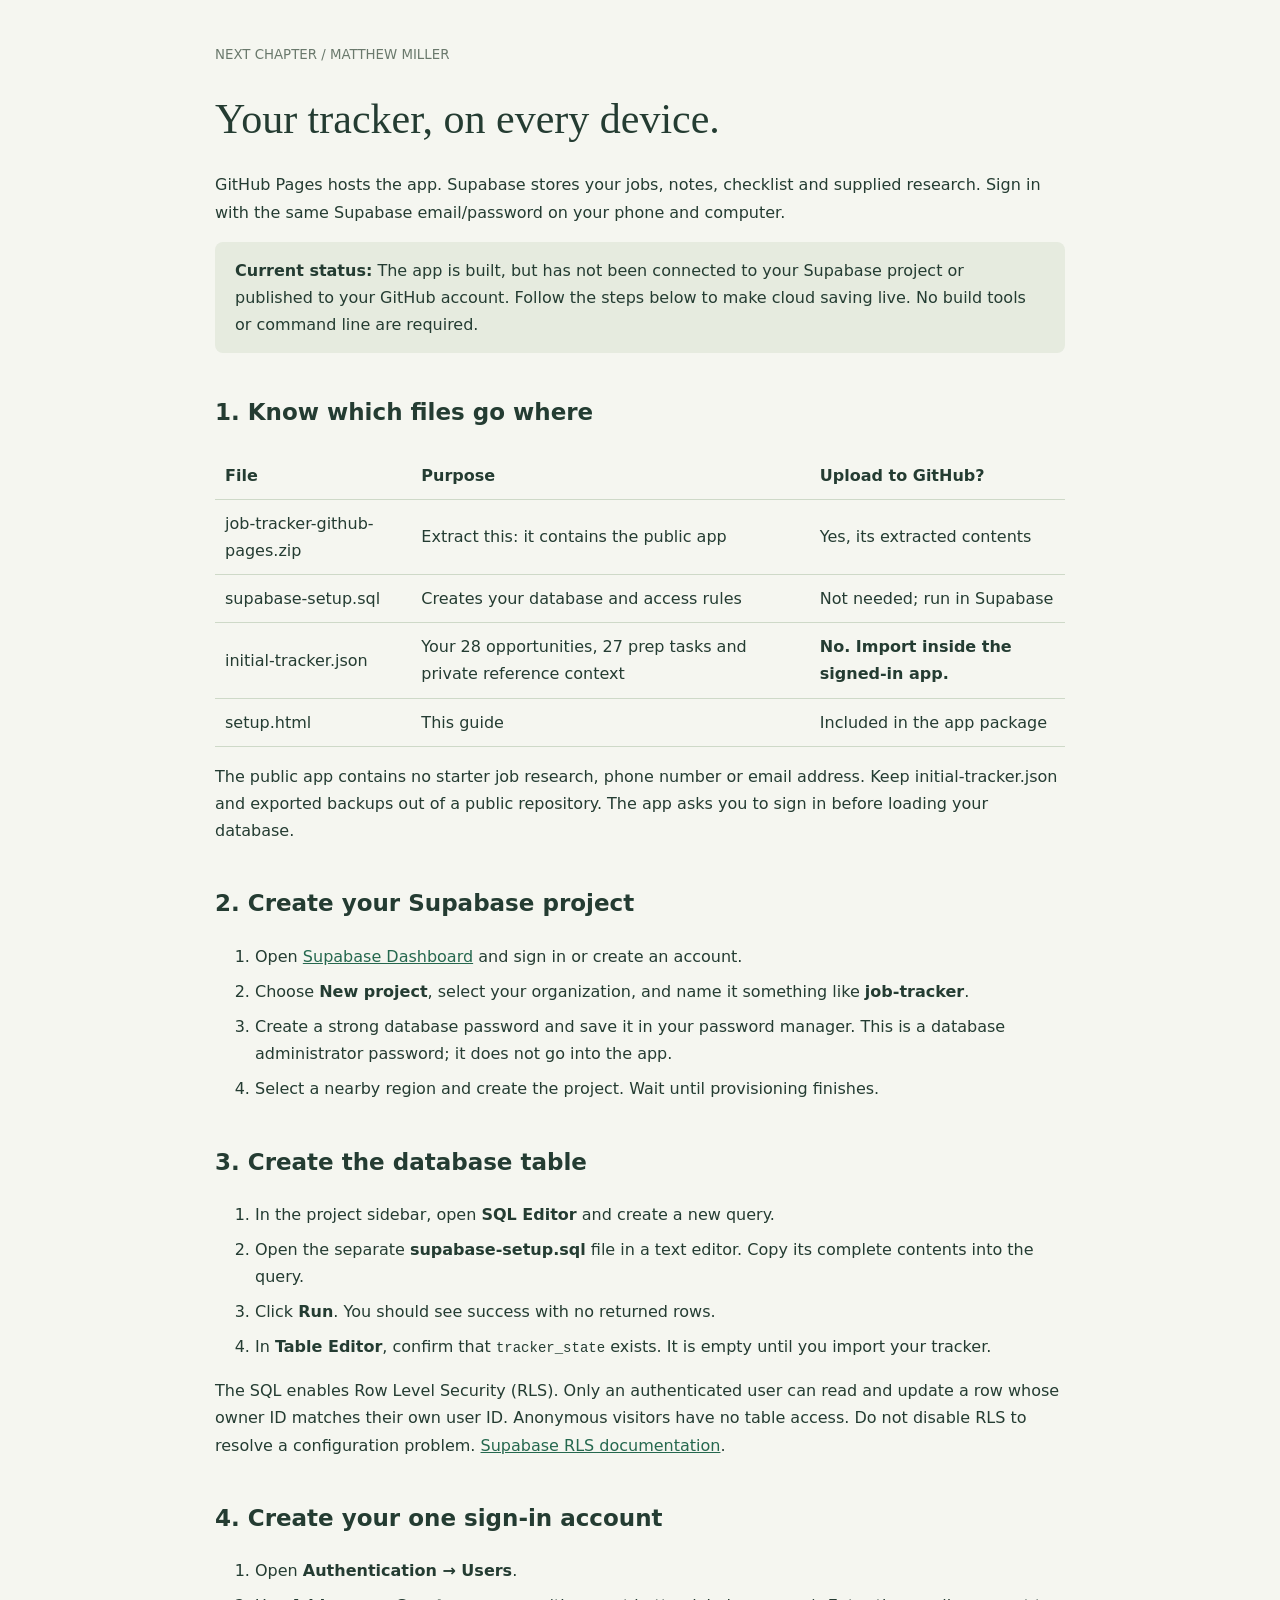
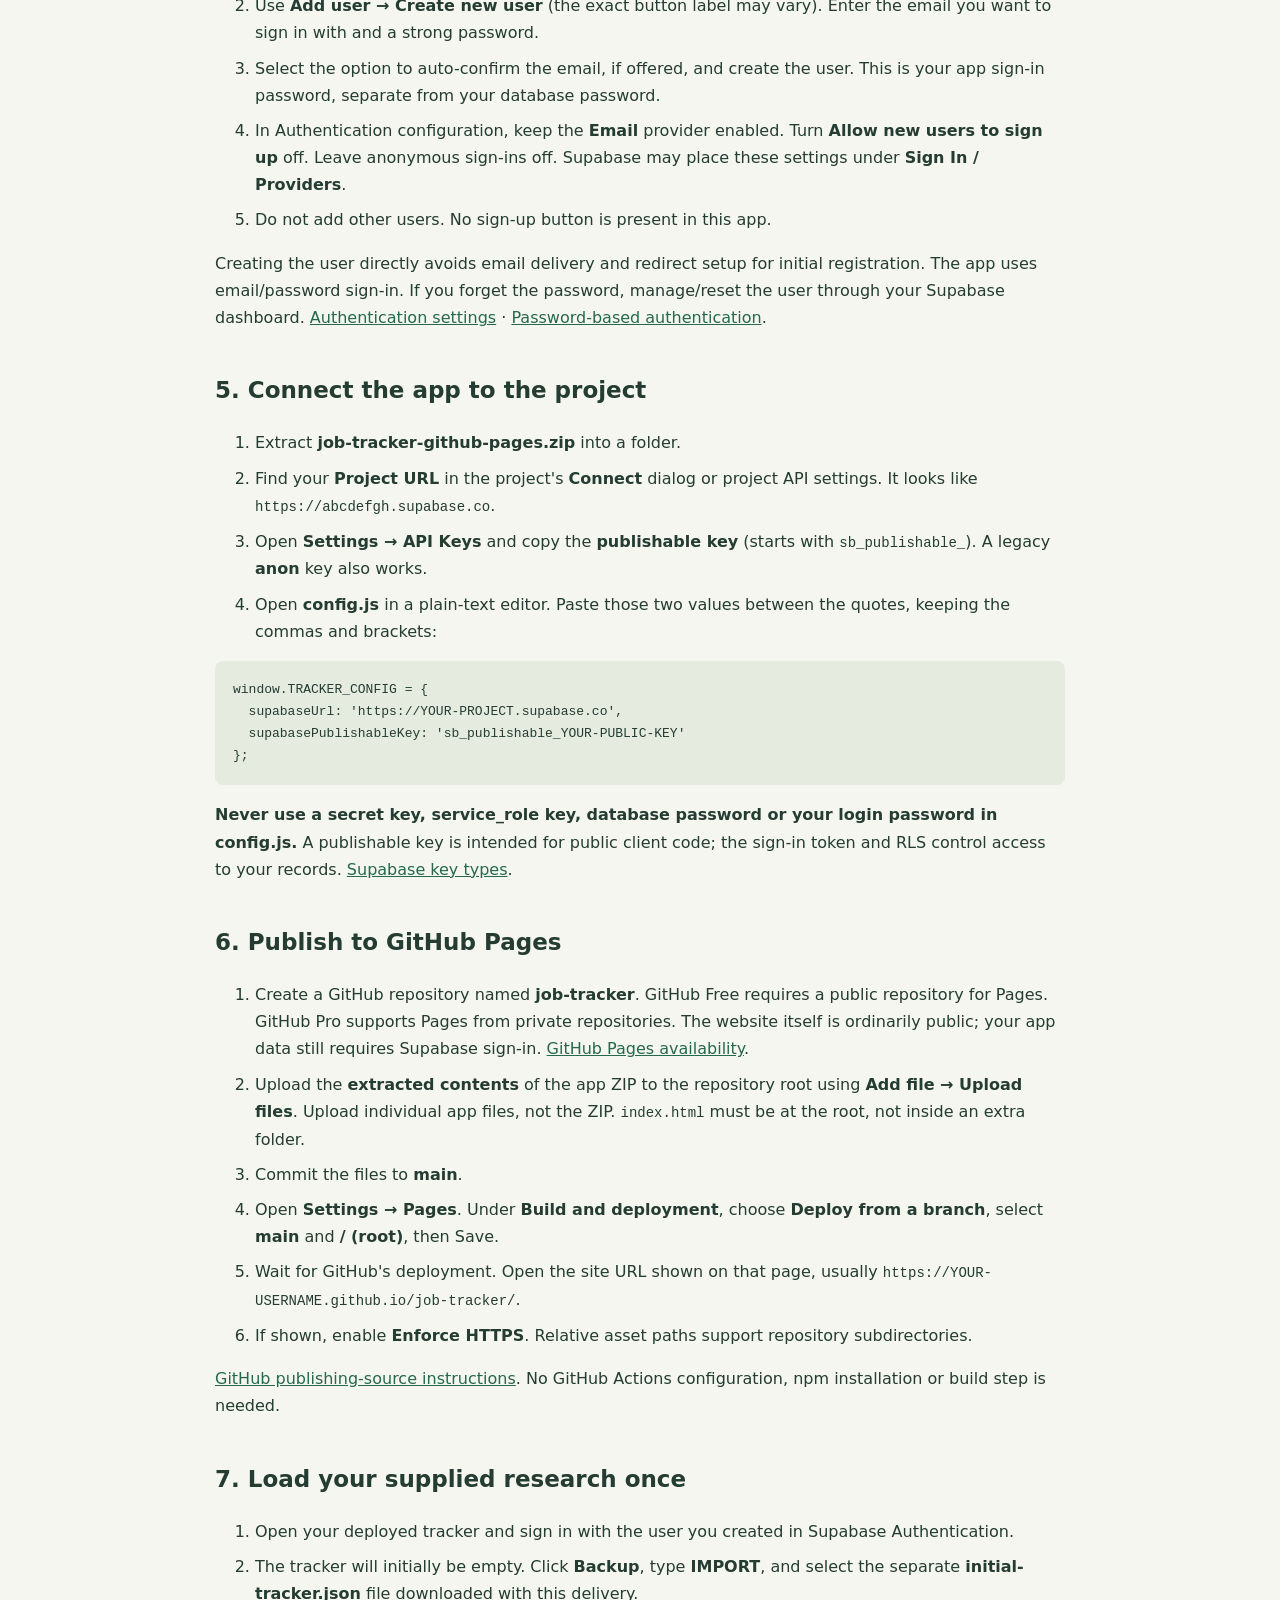
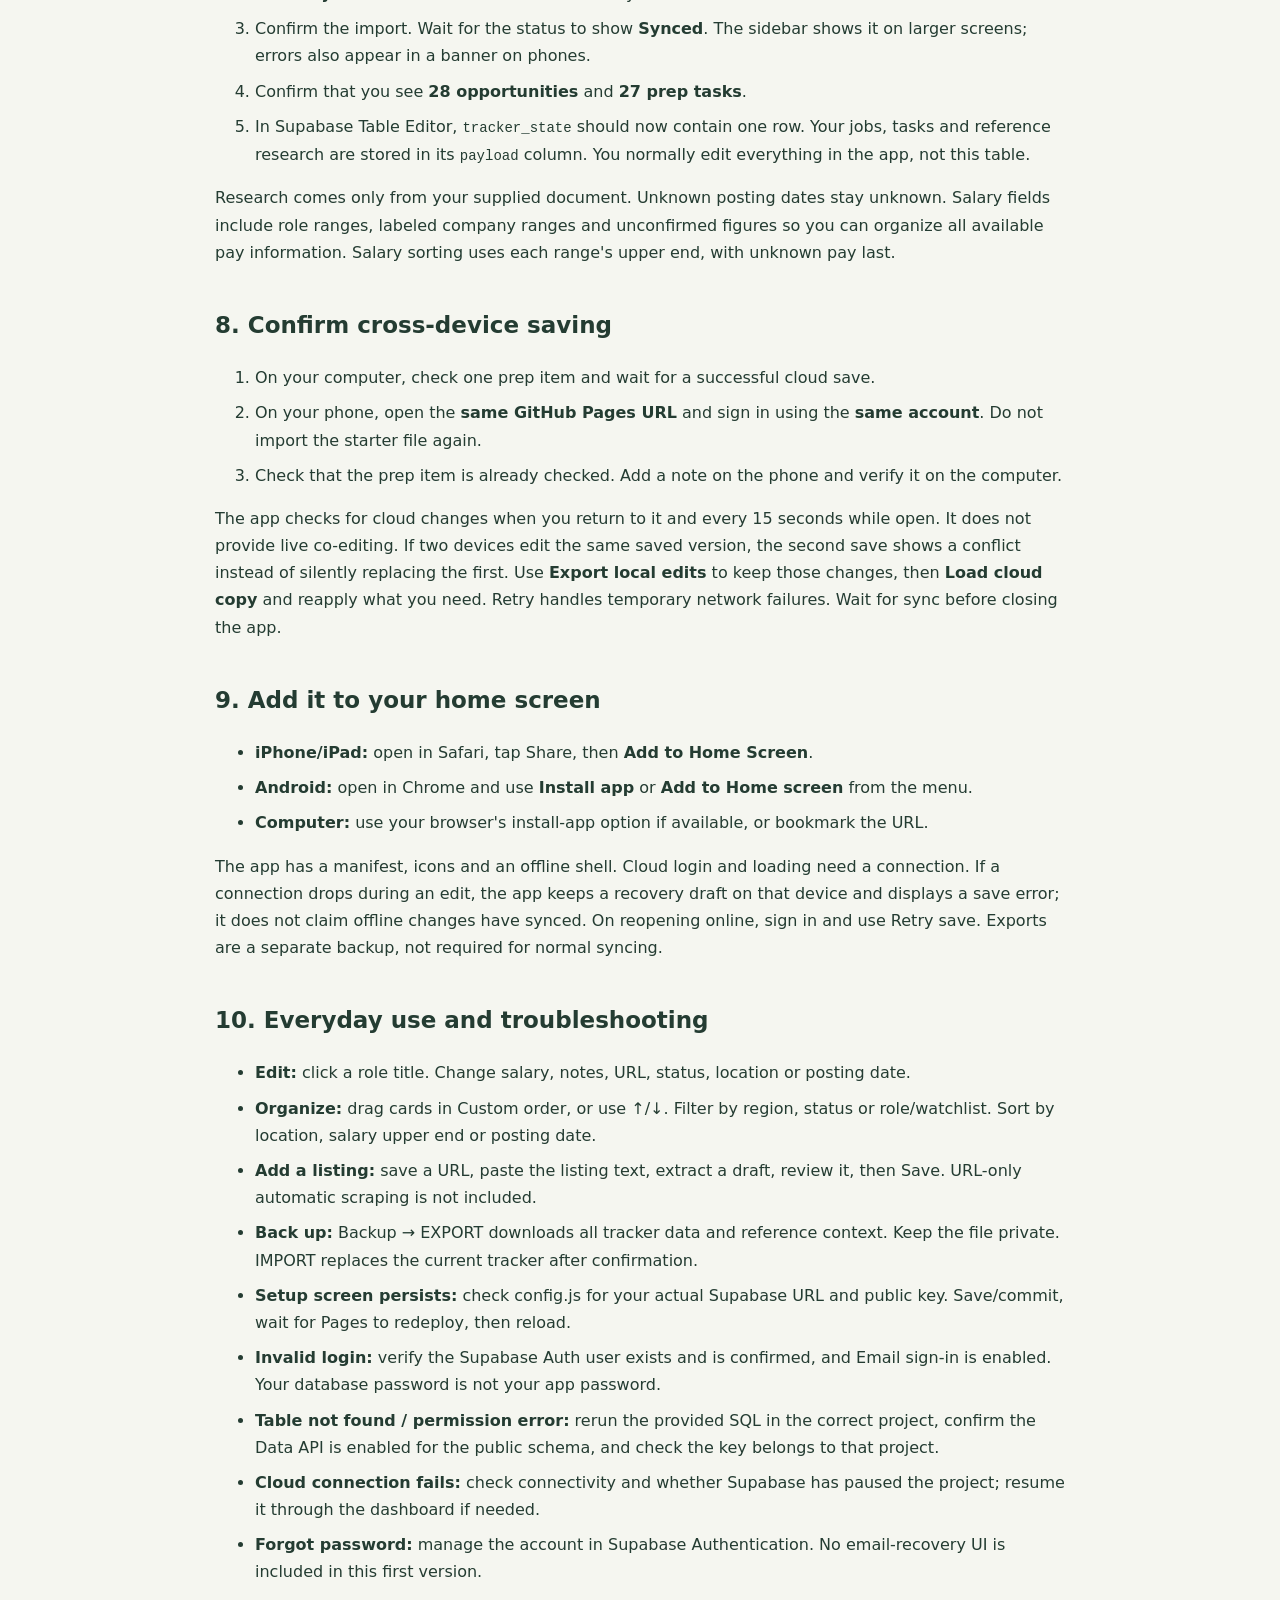
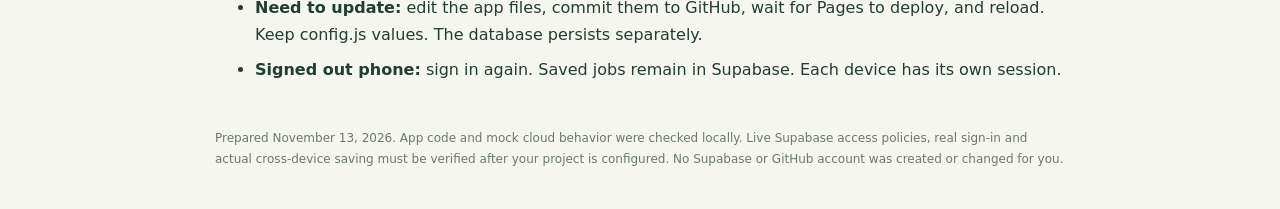
==== setup.html @ 15806d50 "Add files via upload" ====
<!doctype html><html lang="en"><meta charset="utf-8"><meta name="viewport" content="width=device-width,initial-scale=1"><title>Job tracker — setup guide</title><style>body{font:16px/1.7 system-ui,sans-serif;color:#243c32;background:#f5f6f0;max-width:850px;margin:40px auto;padding:0 22px}h1{font:42px Georgia,serif}h2{margin-top:40px;font-size:23px}h3{font-size:18px}a{color:#25684e}pre{background:#e6ebdf;padding:18px;border-radius:8px;overflow:auto;font-size:13px}.callout{background:#e6ebdf;padding:15px 20px;border-radius:8px}code{font-size:14px}li{margin:8px 0}small{color:#6a796c}table{border-collapse:collapse;width:100%}td,th{border-bottom:1px solid #ced9c8;text-align:left;padding:10px}footer{margin:45px 0;font-size:12px;color:#6a796c}</style>
<small>NEXT CHAPTER / MATTHEW MILLER</small><h1>Your tracker, on every device.</h1><p>GitHub Pages hosts the app. Supabase stores your jobs, notes, checklist and supplied research. Sign in with the same Supabase email/password on your phone and computer.</p><div class="callout"><strong>Current status:</strong> The app is built, but has not been connected to your Supabase project or published to your GitHub account. Follow the steps below to make cloud saving live. No build tools or command line are required.</div>
<h2>1. Know which files go where</h2><table><tr><th>File</th><th>Purpose</th><th>Upload to GitHub?</th></tr><tr><td>job-tracker-github-pages.zip</td><td>Extract this: it contains the public app</td><td>Yes, its extracted contents</td></tr><tr><td>supabase-setup.sql</td><td>Creates your database and access rules</td><td>Not needed; run in Supabase</td></tr><tr><td>initial-tracker.json</td><td>Your 28 opportunities, 27 prep tasks and private reference context</td><td><strong>No. Import inside the signed-in app.</strong></td></tr><tr><td>setup.html</td><td>This guide</td><td>Included in the app package</td></tr></table><p>The public app contains no starter job research, phone number or email address. Keep initial-tracker.json and exported backups out of a public repository. The app asks you to sign in before loading your database.</p>
<h2>2. Create your Supabase project</h2><ol><li>Open <a href="https://supabase.com/dashboard">Supabase Dashboard</a> and sign in or create an account.</li><li>Choose <strong>New project</strong>, select your organization, and name it something like <strong>job-tracker</strong>.</li><li>Create a strong database password and save it in your password manager. This is a database administrator password; it does not go into the app.</li><li>Select a nearby region and create the project. Wait until provisioning finishes.</li></ol>
<h2>3. Create the database table</h2><ol><li>In the project sidebar, open <strong>SQL Editor</strong> and create a new query.</li><li>Open the separate <strong>supabase-setup.sql</strong> file in a text editor. Copy its complete contents into the query.</li><li>Click <strong>Run</strong>. You should see success with no returned rows.</li><li>In <strong>Table Editor</strong>, confirm that <code>tracker_state</code> exists. It is empty until you import your tracker.</li></ol><p>The SQL enables Row Level Security (RLS). Only an authenticated user can read and update a row whose owner ID matches their own user ID. Anonymous visitors have no table access. Do not disable RLS to resolve a configuration problem. <a href="https://supabase.com/docs/guides/database/postgres/row-level-security">Supabase RLS documentation</a>.</p>
<h2>4. Create your one sign-in account</h2><ol><li>Open <strong>Authentication → Users</strong>.</li><li>Use <strong>Add user → Create new user</strong> (the exact button label may vary). Enter the email you want to sign in with and a strong password.</li><li>Select the option to auto-confirm the email, if offered, and create the user. This is your app sign-in password, separate from your database password.</li><li>In Authentication configuration, keep the <strong>Email</strong> provider enabled. Turn <strong>Allow new users to sign up</strong> off. Leave anonymous sign-ins off. Supabase may place these settings under <strong>Sign In / Providers</strong>.</li><li>Do not add other users. No sign-up button is present in this app.</li></ol><p>Creating the user directly avoids email delivery and redirect setup for initial registration. The app uses email/password sign-in. If you forget the password, manage/reset the user through your Supabase dashboard. <a href="https://supabase.com/docs/guides/auth/general-configuration">Authentication settings</a> · <a href="https://supabase.com/docs/guides/auth/passwords">Password-based authentication</a>.</p>
<h2>5. Connect the app to the project</h2><ol><li>Extract <strong>job-tracker-github-pages.zip</strong> into a folder.</li><li>Find your <strong>Project URL</strong> in the project's <strong>Connect</strong> dialog or project API settings. It looks like <code>https://abcdefgh.supabase.co</code>.</li><li>Open <strong>Settings → API Keys</strong> and copy the <strong>publishable key</strong> (starts with <code>sb_publishable_</code>). A legacy <strong>anon</strong> key also works.</li><li>Open <strong>config.js</strong> in a plain-text editor. Paste those two values between the quotes, keeping the commas and brackets:</li></ol><pre>window.TRACKER_CONFIG = {
  supabaseUrl: 'https://YOUR-PROJECT.supabase.co',
  supabasePublishableKey: 'sb_publishable_YOUR-PUBLIC-KEY'
};</pre><p><strong>Never use a secret key, service_role key, database password or your login password in config.js.</strong> A publishable key is intended for public client code; the sign-in token and RLS control access to your records. <a href="https://supabase.com/docs/guides/getting-started/api-keys">Supabase key types</a>.</p>
<h2>6. Publish to GitHub Pages</h2><ol><li>Create a GitHub repository named <strong>job-tracker</strong>. GitHub Free requires a public repository for Pages. GitHub Pro supports Pages from private repositories. The website itself is ordinarily public; your app data still requires Supabase sign-in. <a href="https://docs.github.com/en/pages/getting-started-with-github-pages/what-is-github-pages">GitHub Pages availability</a>.</li><li>Upload the <strong>extracted contents</strong> of the app ZIP to the repository root using <strong>Add file → Upload files</strong>. Upload individual app files, not the ZIP. <code>index.html</code> must be at the root, not inside an extra folder.</li><li>Commit the files to <strong>main</strong>.</li><li>Open <strong>Settings → Pages</strong>. Under <strong>Build and deployment</strong>, choose <strong>Deploy from a branch</strong>, select <strong>main</strong> and <strong>/ (root)</strong>, then Save.</li><li>Wait for GitHub's deployment. Open the site URL shown on that page, usually <code>https://YOUR-USERNAME.github.io/job-tracker/</code>.</li><li>If shown, enable <strong>Enforce HTTPS</strong>. Relative asset paths support repository subdirectories.</li></ol><p><a href="https://docs.github.com/en/pages/getting-started-with-github-pages/configuring-a-publishing-source-for-your-github-pages-site">GitHub publishing-source instructions</a>. No GitHub Actions configuration, npm installation or build step is needed.</p>
<h2>7. Load your supplied research once</h2><ol><li>Open your deployed tracker and sign in with the user you created in Supabase Authentication.</li><li>The tracker will initially be empty. Click <strong>Backup</strong>, type <strong>IMPORT</strong>, and select the separate <strong>initial-tracker.json</strong> file downloaded with this delivery.</li><li>Confirm the import. Wait for the status to show <strong>Synced</strong>. The sidebar shows it on larger screens; errors also appear in a banner on phones.</li><li>Confirm that you see <strong>28 opportunities</strong> and <strong>27 prep tasks</strong>.</li><li>In Supabase Table Editor, <code>tracker_state</code> should now contain one row. Your jobs, tasks and reference research are stored in its <code>payload</code> column. You normally edit everything in the app, not this table.</li></ol><p>Research comes only from your supplied document. Unknown posting dates stay unknown. Salary fields include role ranges, labeled company ranges and unconfirmed figures so you can organize all available pay information. Salary sorting uses each range's upper end, with unknown pay last.</p>
<h2>8. Confirm cross-device saving</h2><ol><li>On your computer, check one prep item and wait for a successful cloud save.</li><li>On your phone, open the <strong>same GitHub Pages URL</strong> and sign in using the <strong>same account</strong>. Do not import the starter file again.</li><li>Check that the prep item is already checked. Add a note on the phone and verify it on the computer.</li></ol><p>The app checks for cloud changes when you return to it and every 15 seconds while open. It does not provide live co-editing. If two devices edit the same saved version, the second save shows a conflict instead of silently replacing the first. Use <strong>Export local edits</strong> to keep those changes, then <strong>Load cloud copy</strong> and reapply what you need. Retry handles temporary network failures. Wait for sync before closing the app.</p>
<h2>9. Add it to your home screen</h2><ul><li><strong>iPhone/iPad:</strong> open in Safari, tap Share, then <strong>Add to Home Screen</strong>.</li><li><strong>Android:</strong> open in Chrome and use <strong>Install app</strong> or <strong>Add to Home screen</strong> from the menu.</li><li><strong>Computer:</strong> use your browser's install-app option if available, or bookmark the URL.</li></ul><p>The app has a manifest, icons and an offline shell. Cloud login and loading need a connection. If a connection drops during an edit, the app keeps a recovery draft on that device and displays a save error; it does not claim offline changes have synced. On reopening online, sign in and use Retry save. Exports are a separate backup, not required for normal syncing.</p>
<h2>10. Everyday use and troubleshooting</h2><ul><li><strong>Edit:</strong> click a role title. Change salary, notes, URL, status, location or posting date.</li><li><strong>Organize:</strong> drag cards in Custom order, or use ↑/↓. Filter by region, status or role/watchlist. Sort by location, salary upper end or posting date.</li><li><strong>Add a listing:</strong> save a URL, paste the listing text, extract a draft, review it, then Save. URL-only automatic scraping is not included.</li><li><strong>Back up:</strong> Backup → EXPORT downloads all tracker data and reference context. Keep the file private. IMPORT replaces the current tracker after confirmation.</li><li><strong>Setup screen persists:</strong> check config.js for your actual Supabase URL and public key. Save/commit, wait for Pages to redeploy, then reload.</li><li><strong>Invalid login:</strong> verify the Supabase Auth user exists and is confirmed, and Email sign-in is enabled. Your database password is not your app password.</li><li><strong>Table not found / permission error:</strong> rerun the provided SQL in the correct project, confirm the Data API is enabled for the public schema, and check the key belongs to that project.</li><li><strong>Cloud connection fails:</strong> check connectivity and whether Supabase has paused the project; resume it through the dashboard if needed.</li><li><strong>Forgot password:</strong> manage the account in Supabase Authentication. No email-recovery UI is included in this first version.</li><li><strong>Need to update:</strong> edit the app files, commit them to GitHub, wait for Pages to deploy, and reload. Keep config.js values. The database persists separately.</li><li><strong>Signed out phone:</strong> sign in again. Saved jobs remain in Supabase. Each device has its own session.</li></ul><footer>Prepared November 13, 2026. App code and mock cloud behavior were checked locally. Live Supabase access policies, real sign-in and actual cross-device saving must be verified after your project is configured. No Supabase or GitHub account was created or changed for you.</footer></html>
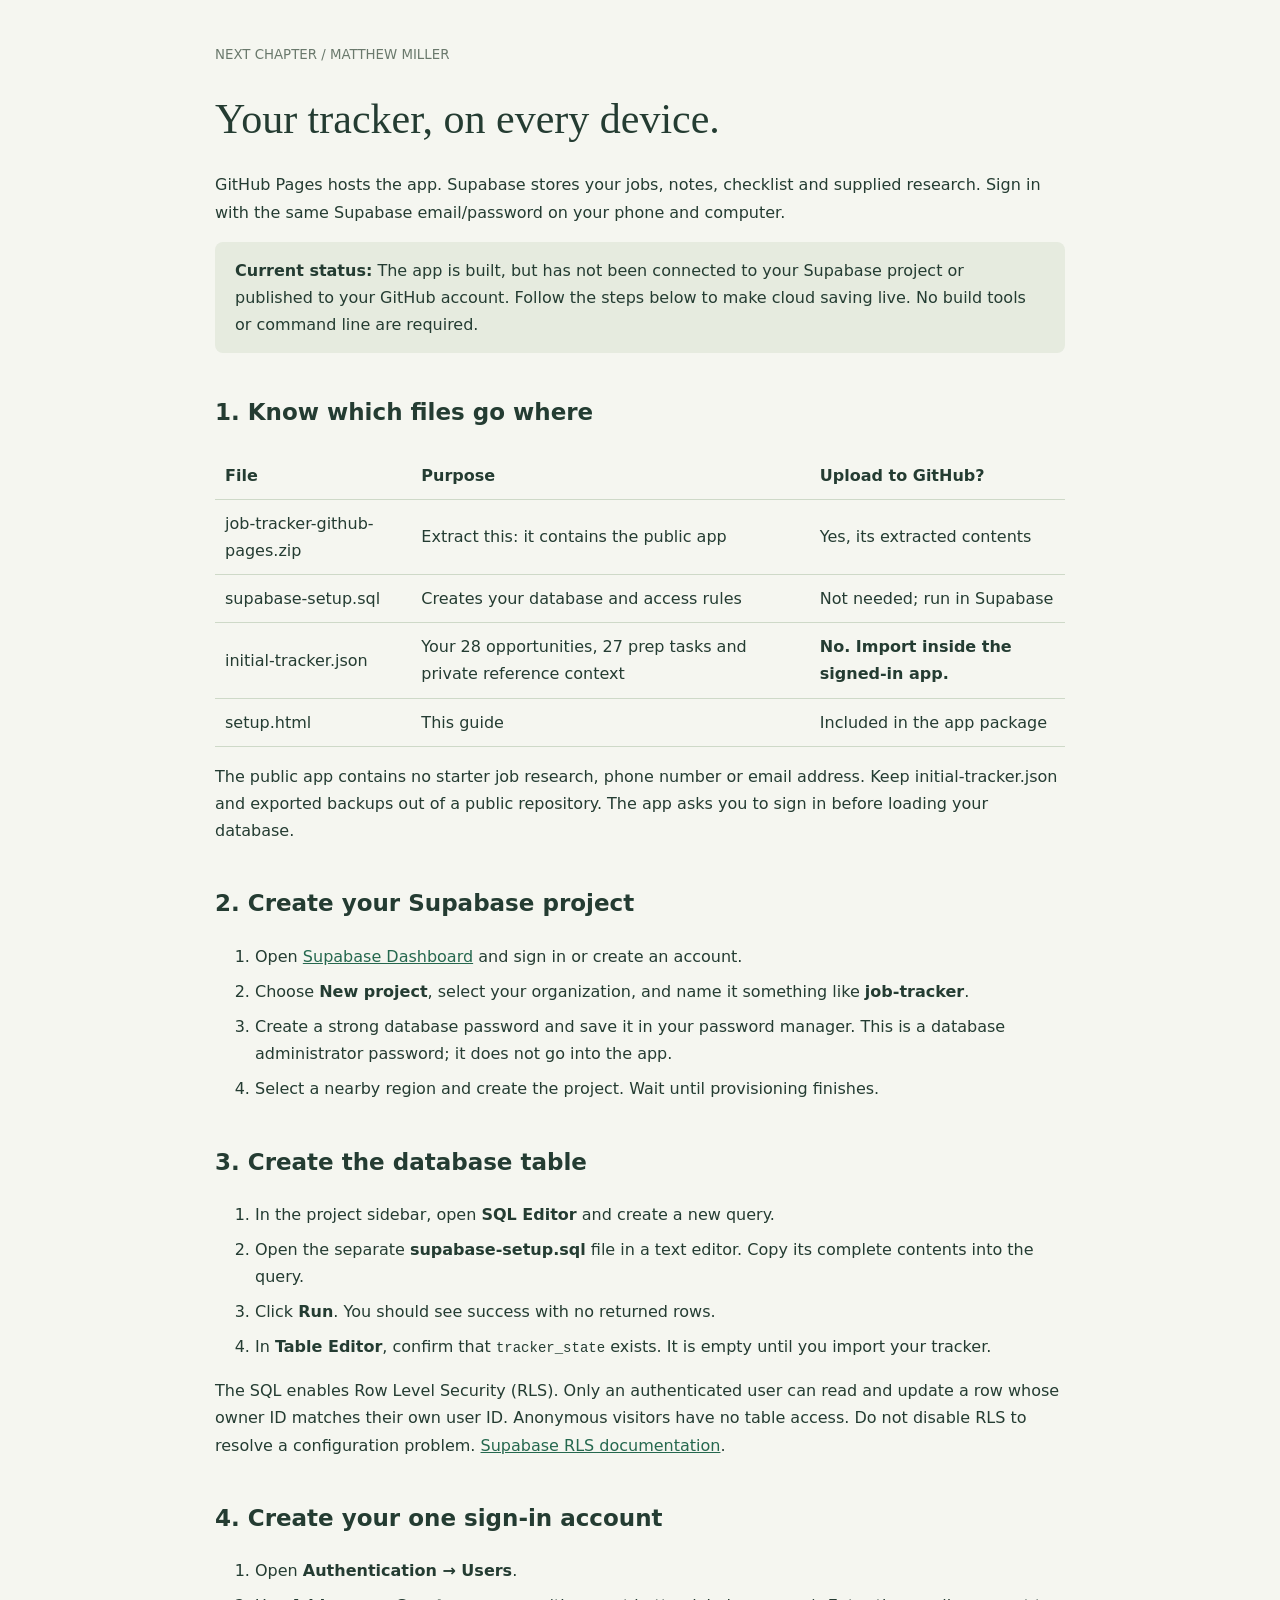
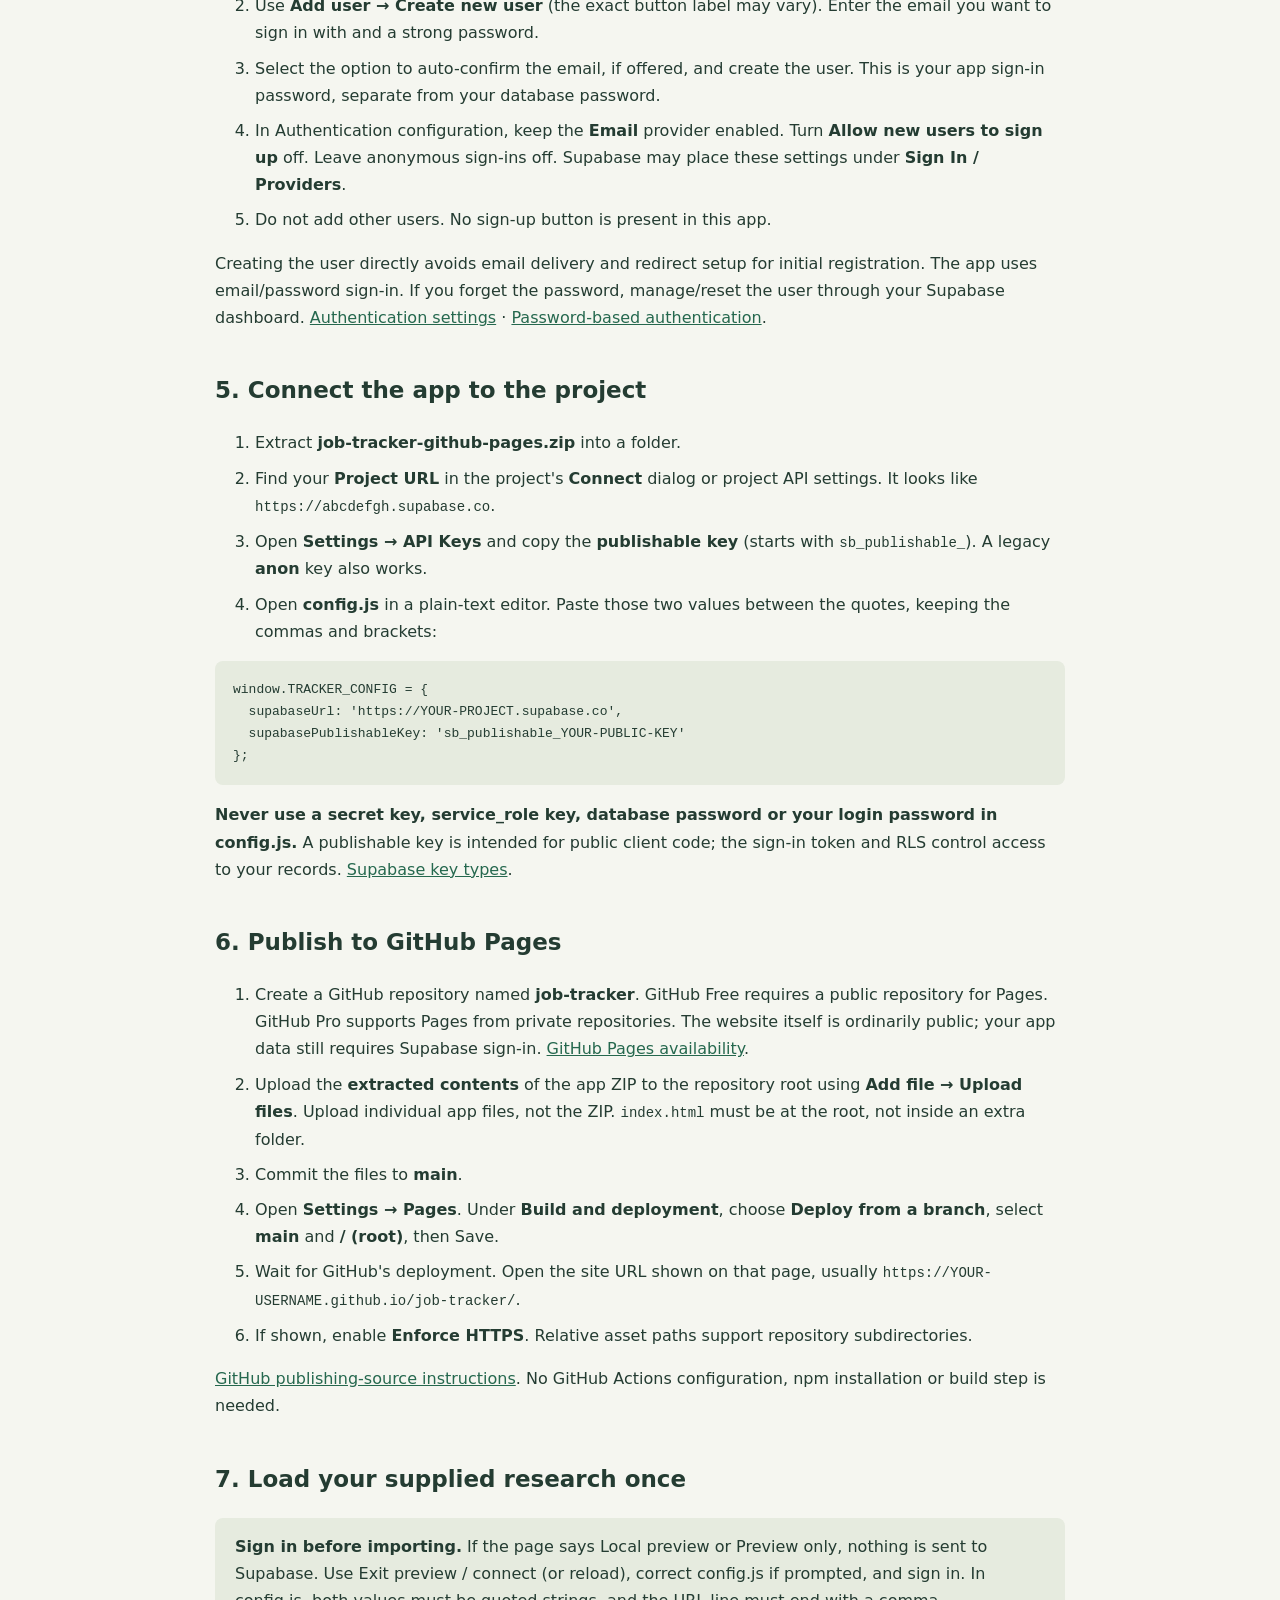
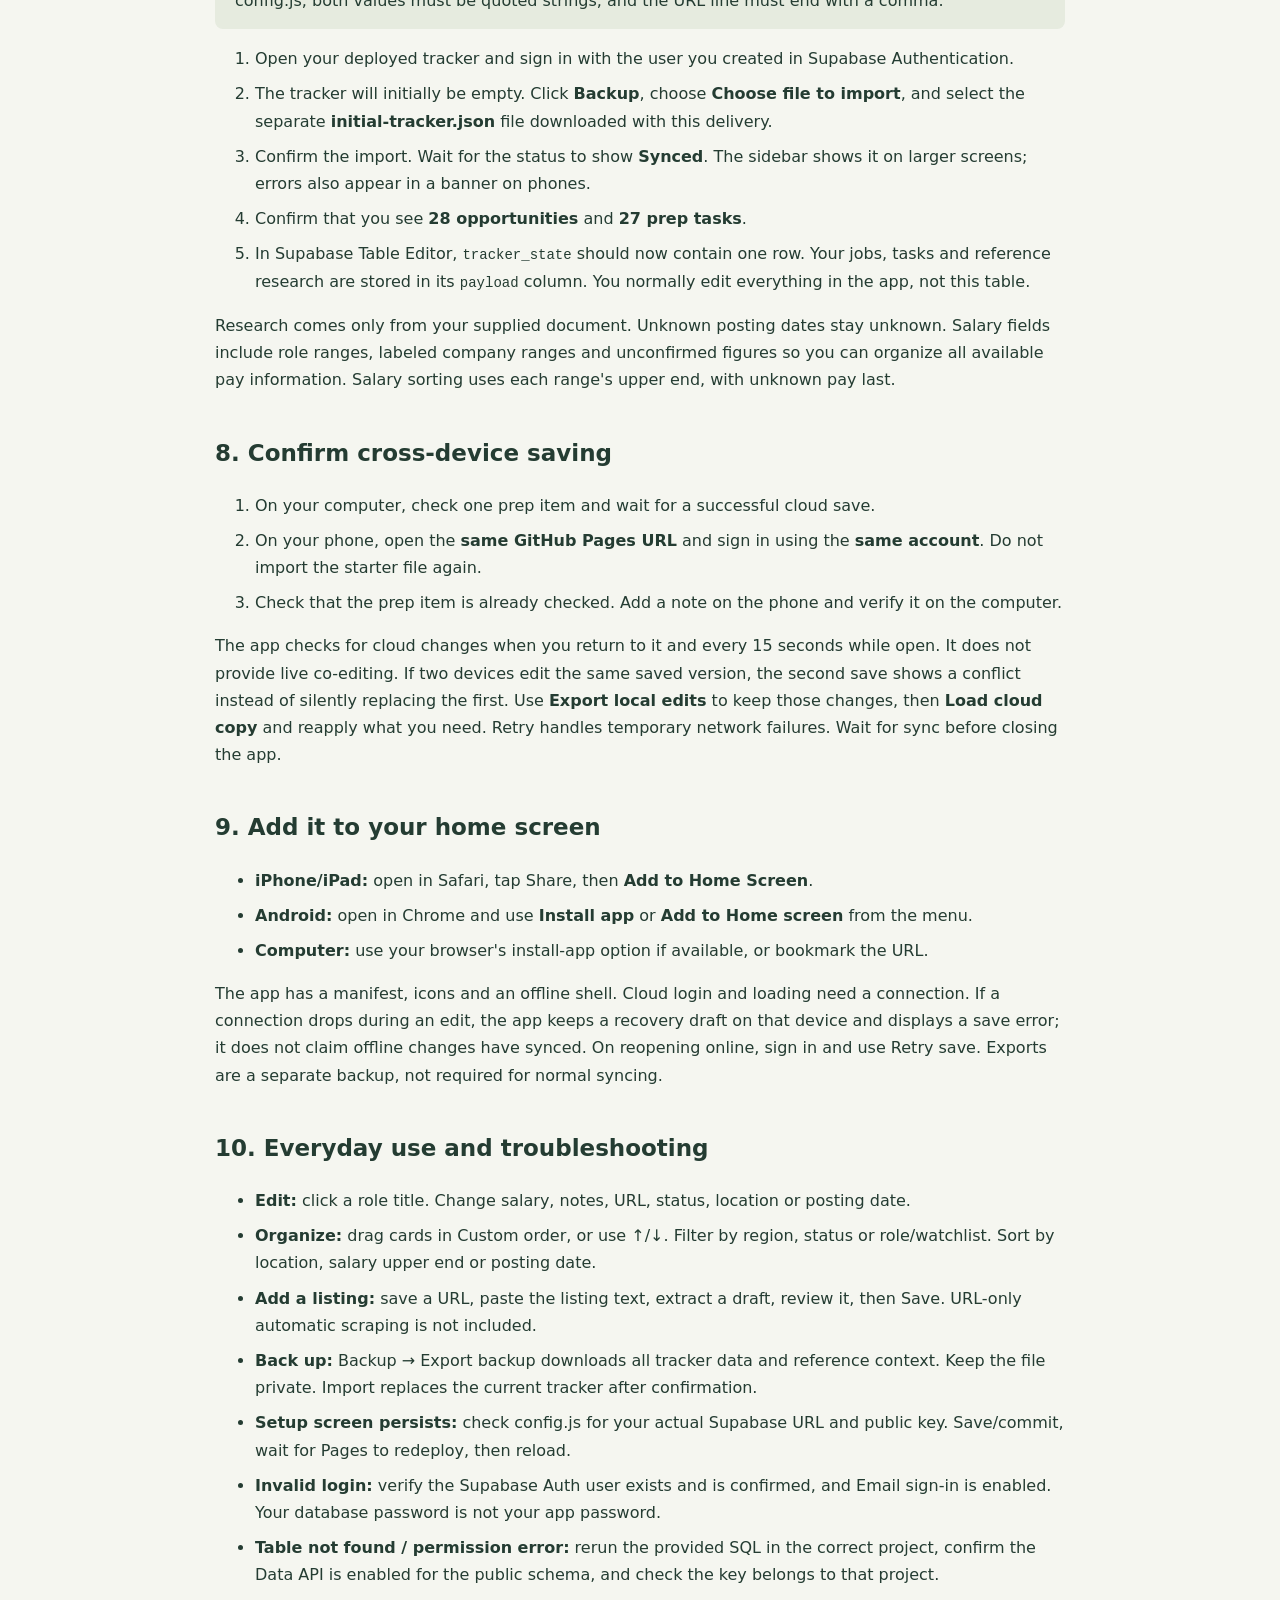
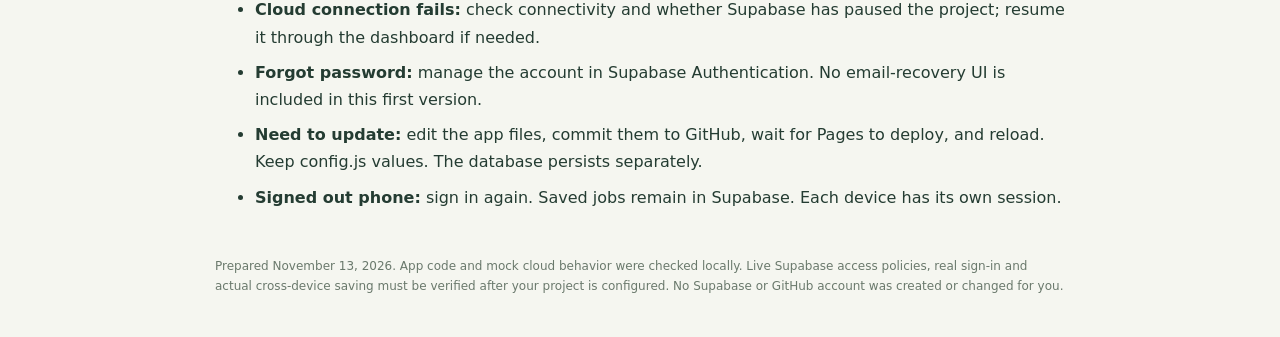
==== commit b769c33a: "Add files via upload" ====
--- a/setup.html
+++ b/setup.html
@@ -1,15 +1,15 @@
-<!doctype html><html lang="en"><meta charset="utf-8"><meta name="viewport" content="width=device-width,initial-scale=1"><title>Job tracker — setup guide</title><style>body{font:16px/1.7 system-ui,sans-serif;color:#243c32;background:#f5f6f0;max-width:850px;margin:40px auto;padding:0 22px}h1{font:42px Georgia,serif}h2{margin-top:40px;font-size:23px}h3{font-size:18px}a{color:#25684e}pre{background:#e6ebdf;padding:18px;border-radius:8px;overflow:auto;font-size:13px}.callout{background:#e6ebdf;padding:15px 20px;border-radius:8px}code{font-size:14px}li{margin:8px 0}small{color:#6a796c}table{border-collapse:collapse;width:100%}td,th{border-bottom:1px solid #ced9c8;text-align:left;padding:10px}footer{margin:45px 0;font-size:12px;color:#6a796c}</style>
-<small>NEXT CHAPTER / MATTHEW MILLER</small><h1>Your tracker, on every device.</h1><p>GitHub Pages hosts the app. Supabase stores your jobs, notes, checklist and supplied research. Sign in with the same Supabase email/password on your phone and computer.</p><div class="callout"><strong>Current status:</strong> The app is built, but has not been connected to your Supabase project or published to your GitHub account. Follow the steps below to make cloud saving live. No build tools or command line are required.</div>
-<h2>1. Know which files go where</h2><table><tr><th>File</th><th>Purpose</th><th>Upload to GitHub?</th></tr><tr><td>job-tracker-github-pages.zip</td><td>Extract this: it contains the public app</td><td>Yes, its extracted contents</td></tr><tr><td>supabase-setup.sql</td><td>Creates your database and access rules</td><td>Not needed; run in Supabase</td></tr><tr><td>initial-tracker.json</td><td>Your 28 opportunities, 27 prep tasks and private reference context</td><td><strong>No. Import inside the signed-in app.</strong></td></tr><tr><td>setup.html</td><td>This guide</td><td>Included in the app package</td></tr></table><p>The public app contains no starter job research, phone number or email address. Keep initial-tracker.json and exported backups out of a public repository. The app asks you to sign in before loading your database.</p>
-<h2>2. Create your Supabase project</h2><ol><li>Open <a href="https://supabase.com/dashboard">Supabase Dashboard</a> and sign in or create an account.</li><li>Choose <strong>New project</strong>, select your organization, and name it something like <strong>job-tracker</strong>.</li><li>Create a strong database password and save it in your password manager. This is a database administrator password; it does not go into the app.</li><li>Select a nearby region and create the project. Wait until provisioning finishes.</li></ol>
-<h2>3. Create the database table</h2><ol><li>In the project sidebar, open <strong>SQL Editor</strong> and create a new query.</li><li>Open the separate <strong>supabase-setup.sql</strong> file in a text editor. Copy its complete contents into the query.</li><li>Click <strong>Run</strong>. You should see success with no returned rows.</li><li>In <strong>Table Editor</strong>, confirm that <code>tracker_state</code> exists. It is empty until you import your tracker.</li></ol><p>The SQL enables Row Level Security (RLS). Only an authenticated user can read and update a row whose owner ID matches their own user ID. Anonymous visitors have no table access. Do not disable RLS to resolve a configuration problem. <a href="https://supabase.com/docs/guides/database/postgres/row-level-security">Supabase RLS documentation</a>.</p>
-<h2>4. Create your one sign-in account</h2><ol><li>Open <strong>Authentication → Users</strong>.</li><li>Use <strong>Add user → Create new user</strong> (the exact button label may vary). Enter the email you want to sign in with and a strong password.</li><li>Select the option to auto-confirm the email, if offered, and create the user. This is your app sign-in password, separate from your database password.</li><li>In Authentication configuration, keep the <strong>Email</strong> provider enabled. Turn <strong>Allow new users to sign up</strong> off. Leave anonymous sign-ins off. Supabase may place these settings under <strong>Sign In / Providers</strong>.</li><li>Do not add other users. No sign-up button is present in this app.</li></ol><p>Creating the user directly avoids email delivery and redirect setup for initial registration. The app uses email/password sign-in. If you forget the password, manage/reset the user through your Supabase dashboard. <a href="https://supabase.com/docs/guides/auth/general-configuration">Authentication settings</a> · <a href="https://supabase.com/docs/guides/auth/passwords">Password-based authentication</a>.</p>
-<h2>5. Connect the app to the project</h2><ol><li>Extract <strong>job-tracker-github-pages.zip</strong> into a folder.</li><li>Find your <strong>Project URL</strong> in the project's <strong>Connect</strong> dialog or project API settings. It looks like <code>https://abcdefgh.supabase.co</code>.</li><li>Open <strong>Settings → API Keys</strong> and copy the <strong>publishable key</strong> (starts with <code>sb_publishable_</code>). A legacy <strong>anon</strong> key also works.</li><li>Open <strong>config.js</strong> in a plain-text editor. Paste those two values between the quotes, keeping the commas and brackets:</li></ol><pre>window.TRACKER_CONFIG = {
-  supabaseUrl: 'https://YOUR-PROJECT.supabase.co',
-  supabasePublishableKey: 'sb_publishable_YOUR-PUBLIC-KEY'
-};</pre><p><strong>Never use a secret key, service_role key, database password or your login password in config.js.</strong> A publishable key is intended for public client code; the sign-in token and RLS control access to your records. <a href="https://supabase.com/docs/guides/getting-started/api-keys">Supabase key types</a>.</p>
-<h2>6. Publish to GitHub Pages</h2><ol><li>Create a GitHub repository named <strong>job-tracker</strong>. GitHub Free requires a public repository for Pages. GitHub Pro supports Pages from private repositories. The website itself is ordinarily public; your app data still requires Supabase sign-in. <a href="https://docs.github.com/en/pages/getting-started-with-github-pages/what-is-github-pages">GitHub Pages availability</a>.</li><li>Upload the <strong>extracted contents</strong> of the app ZIP to the repository root using <strong>Add file → Upload files</strong>. Upload individual app files, not the ZIP. <code>index.html</code> must be at the root, not inside an extra folder.</li><li>Commit the files to <strong>main</strong>.</li><li>Open <strong>Settings → Pages</strong>. Under <strong>Build and deployment</strong>, choose <strong>Deploy from a branch</strong>, select <strong>main</strong> and <strong>/ (root)</strong>, then Save.</li><li>Wait for GitHub's deployment. Open the site URL shown on that page, usually <code>https://YOUR-USERNAME.github.io/job-tracker/</code>.</li><li>If shown, enable <strong>Enforce HTTPS</strong>. Relative asset paths support repository subdirectories.</li></ol><p><a href="https://docs.github.com/en/pages/getting-started-with-github-pages/configuring-a-publishing-source-for-your-github-pages-site">GitHub publishing-source instructions</a>. No GitHub Actions configuration, npm installation or build step is needed.</p>
-<h2>7. Load your supplied research once</h2><ol><li>Open your deployed tracker and sign in with the user you created in Supabase Authentication.</li><li>The tracker will initially be empty. Click <strong>Backup</strong>, type <strong>IMPORT</strong>, and select the separate <strong>initial-tracker.json</strong> file downloaded with this delivery.</li><li>Confirm the import. Wait for the status to show <strong>Synced</strong>. The sidebar shows it on larger screens; errors also appear in a banner on phones.</li><li>Confirm that you see <strong>28 opportunities</strong> and <strong>27 prep tasks</strong>.</li><li>In Supabase Table Editor, <code>tracker_state</code> should now contain one row. Your jobs, tasks and reference research are stored in its <code>payload</code> column. You normally edit everything in the app, not this table.</li></ol><p>Research comes only from your supplied document. Unknown posting dates stay unknown. Salary fields include role ranges, labeled company ranges and unconfirmed figures so you can organize all available pay information. Salary sorting uses each range's upper end, with unknown pay last.</p>
-<h2>8. Confirm cross-device saving</h2><ol><li>On your computer, check one prep item and wait for a successful cloud save.</li><li>On your phone, open the <strong>same GitHub Pages URL</strong> and sign in using the <strong>same account</strong>. Do not import the starter file again.</li><li>Check that the prep item is already checked. Add a note on the phone and verify it on the computer.</li></ol><p>The app checks for cloud changes when you return to it and every 15 seconds while open. It does not provide live co-editing. If two devices edit the same saved version, the second save shows a conflict instead of silently replacing the first. Use <strong>Export local edits</strong> to keep those changes, then <strong>Load cloud copy</strong> and reapply what you need. Retry handles temporary network failures. Wait for sync before closing the app.</p>
-<h2>9. Add it to your home screen</h2><ul><li><strong>iPhone/iPad:</strong> open in Safari, tap Share, then <strong>Add to Home Screen</strong>.</li><li><strong>Android:</strong> open in Chrome and use <strong>Install app</strong> or <strong>Add to Home screen</strong> from the menu.</li><li><strong>Computer:</strong> use your browser's install-app option if available, or bookmark the URL.</li></ul><p>The app has a manifest, icons and an offline shell. Cloud login and loading need a connection. If a connection drops during an edit, the app keeps a recovery draft on that device and displays a save error; it does not claim offline changes have synced. On reopening online, sign in and use Retry save. Exports are a separate backup, not required for normal syncing.</p>
-<h2>10. Everyday use and troubleshooting</h2><ul><li><strong>Edit:</strong> click a role title. Change salary, notes, URL, status, location or posting date.</li><li><strong>Organize:</strong> drag cards in Custom order, or use ↑/↓. Filter by region, status or role/watchlist. Sort by location, salary upper end or posting date.</li><li><strong>Add a listing:</strong> save a URL, paste the listing text, extract a draft, review it, then Save. URL-only automatic scraping is not included.</li><li><strong>Back up:</strong> Backup → EXPORT downloads all tracker data and reference context. Keep the file private. IMPORT replaces the current tracker after confirmation.</li><li><strong>Setup screen persists:</strong> check config.js for your actual Supabase URL and public key. Save/commit, wait for Pages to redeploy, then reload.</li><li><strong>Invalid login:</strong> verify the Supabase Auth user exists and is confirmed, and Email sign-in is enabled. Your database password is not your app password.</li><li><strong>Table not found / permission error:</strong> rerun the provided SQL in the correct project, confirm the Data API is enabled for the public schema, and check the key belongs to that project.</li><li><strong>Cloud connection fails:</strong> check connectivity and whether Supabase has paused the project; resume it through the dashboard if needed.</li><li><strong>Forgot password:</strong> manage the account in Supabase Authentication. No email-recovery UI is included in this first version.</li><li><strong>Need to update:</strong> edit the app files, commit them to GitHub, wait for Pages to deploy, and reload. Keep config.js values. The database persists separately.</li><li><strong>Signed out phone:</strong> sign in again. Saved jobs remain in Supabase. Each device has its own session.</li></ul><footer>Prepared November 13, 2026. App code and mock cloud behavior were checked locally. Live Supabase access policies, real sign-in and actual cross-device saving must be verified after your project is configured. No Supabase or GitHub account was created or changed for you.</footer></html>
+<!doctype html><html lang="en"><meta charset="utf-8"><meta name="viewport" content="width=device-width,initial-scale=1"><title>Job tracker — setup guide</title><style>body{font:16px/1.7 system-ui,sans-serif;color:#243c32;background:#f5f6f0;max-width:850px;margin:40px auto;padding:0 22px}h1{font:42px Georgia,serif}h2{margin-top:40px;font-size:23px}h3{font-size:18px}a{color:#25684e}pre{background:#e6ebdf;padding:18px;border-radius:8px;overflow:auto;font-size:13px}.callout{background:#e6ebdf;padding:15px 20px;border-radius:8px}code{font-size:14px}li{margin:8px 0}small{color:#6a796c}table{border-collapse:collapse;width:100%}td,th{border-bottom:1px solid #ced9c8;text-align:left;padding:10px}footer{margin:45px 0;font-size:12px;color:#6a796c}</style>
+<small>NEXT CHAPTER / MATTHEW MILLER</small><h1>Your tracker, on every device.</h1><p>GitHub Pages hosts the app. Supabase stores your jobs, notes, checklist and supplied research. Sign in with the same Supabase email/password on your phone and computer.</p><div class="callout"><strong>Current status:</strong> The app is built, but has not been connected to your Supabase project or published to your GitHub account. Follow the steps below to make cloud saving live. No build tools or command line are required.</div>
+<h2>1. Know which files go where</h2><table><tr><th>File</th><th>Purpose</th><th>Upload to GitHub?</th></tr><tr><td>job-tracker-github-pages.zip</td><td>Extract this: it contains the public app</td><td>Yes, its extracted contents</td></tr><tr><td>supabase-setup.sql</td><td>Creates your database and access rules</td><td>Not needed; run in Supabase</td></tr><tr><td>initial-tracker.json</td><td>Your 28 opportunities, 27 prep tasks and private reference context</td><td><strong>No. Import inside the signed-in app.</strong></td></tr><tr><td>setup.html</td><td>This guide</td><td>Included in the app package</td></tr></table><p>The public app contains no starter job research, phone number or email address. Keep initial-tracker.json and exported backups out of a public repository. The app asks you to sign in before loading your database.</p>
+<h2>2. Create your Supabase project</h2><ol><li>Open <a href="https://supabase.com/dashboard">Supabase Dashboard</a> and sign in or create an account.</li><li>Choose <strong>New project</strong>, select your organization, and name it something like <strong>job-tracker</strong>.</li><li>Create a strong database password and save it in your password manager. This is a database administrator password; it does not go into the app.</li><li>Select a nearby region and create the project. Wait until provisioning finishes.</li></ol>
+<h2>3. Create the database table</h2><ol><li>In the project sidebar, open <strong>SQL Editor</strong> and create a new query.</li><li>Open the separate <strong>supabase-setup.sql</strong> file in a text editor. Copy its complete contents into the query.</li><li>Click <strong>Run</strong>. You should see success with no returned rows.</li><li>In <strong>Table Editor</strong>, confirm that <code>tracker_state</code> exists. It is empty until you import your tracker.</li></ol><p>The SQL enables Row Level Security (RLS). Only an authenticated user can read and update a row whose owner ID matches their own user ID. Anonymous visitors have no table access. Do not disable RLS to resolve a configuration problem. <a href="https://supabase.com/docs/guides/database/postgres/row-level-security">Supabase RLS documentation</a>.</p>
+<h2>4. Create your one sign-in account</h2><ol><li>Open <strong>Authentication → Users</strong>.</li><li>Use <strong>Add user → Create new user</strong> (the exact button label may vary). Enter the email you want to sign in with and a strong password.</li><li>Select the option to auto-confirm the email, if offered, and create the user. This is your app sign-in password, separate from your database password.</li><li>In Authentication configuration, keep the <strong>Email</strong> provider enabled. Turn <strong>Allow new users to sign up</strong> off. Leave anonymous sign-ins off. Supabase may place these settings under <strong>Sign In / Providers</strong>.</li><li>Do not add other users. No sign-up button is present in this app.</li></ol><p>Creating the user directly avoids email delivery and redirect setup for initial registration. The app uses email/password sign-in. If you forget the password, manage/reset the user through your Supabase dashboard. <a href="https://supabase.com/docs/guides/auth/general-configuration">Authentication settings</a> · <a href="https://supabase.com/docs/guides/auth/passwords">Password-based authentication</a>.</p>
+<h2>5. Connect the app to the project</h2><ol><li>Extract <strong>job-tracker-github-pages.zip</strong> into a folder.</li><li>Find your <strong>Project URL</strong> in the project's <strong>Connect</strong> dialog or project API settings. It looks like <code>https://abcdefgh.supabase.co</code>.</li><li>Open <strong>Settings → API Keys</strong> and copy the <strong>publishable key</strong> (starts with <code>sb_publishable_</code>). A legacy <strong>anon</strong> key also works.</li><li>Open <strong>config.js</strong> in a plain-text editor. Paste those two values between the quotes, keeping the commas and brackets:</li></ol><pre>window.TRACKER_CONFIG = {
+  supabaseUrl: 'https://YOUR-PROJECT.supabase.co',
+  supabasePublishableKey: 'sb_publishable_YOUR-PUBLIC-KEY'
+};</pre><p><strong>Never use a secret key, service_role key, database password or your login password in config.js.</strong> A publishable key is intended for public client code; the sign-in token and RLS control access to your records. <a href="https://supabase.com/docs/guides/getting-started/api-keys">Supabase key types</a>.</p>
+<h2>6. Publish to GitHub Pages</h2><ol><li>Create a GitHub repository named <strong>job-tracker</strong>. GitHub Free requires a public repository for Pages. GitHub Pro supports Pages from private repositories. The website itself is ordinarily public; your app data still requires Supabase sign-in. <a href="https://docs.github.com/en/pages/getting-started-with-github-pages/what-is-github-pages">GitHub Pages availability</a>.</li><li>Upload the <strong>extracted contents</strong> of the app ZIP to the repository root using <strong>Add file → Upload files</strong>. Upload individual app files, not the ZIP. <code>index.html</code> must be at the root, not inside an extra folder.</li><li>Commit the files to <strong>main</strong>.</li><li>Open <strong>Settings → Pages</strong>. Under <strong>Build and deployment</strong>, choose <strong>Deploy from a branch</strong>, select <strong>main</strong> and <strong>/ (root)</strong>, then Save.</li><li>Wait for GitHub's deployment. Open the site URL shown on that page, usually <code>https://YOUR-USERNAME.github.io/job-tracker/</code>.</li><li>If shown, enable <strong>Enforce HTTPS</strong>. Relative asset paths support repository subdirectories.</li></ol><p><a href="https://docs.github.com/en/pages/getting-started-with-github-pages/configuring-a-publishing-source-for-your-github-pages-site">GitHub publishing-source instructions</a>. No GitHub Actions configuration, npm installation or build step is needed.</p>
+<h2>7. Load your supplied research once</h2><div class="callout"><strong>Sign in before importing.</strong> If the page says Local preview or Preview only, nothing is sent to Supabase. Use Exit preview / connect (or reload), correct config.js if prompted, and sign in. In config.js, both values must be quoted strings, and the URL line must end with a comma.</div><ol><li>Open your deployed tracker and sign in with the user you created in Supabase Authentication.</li><li>The tracker will initially be empty. Click <strong>Backup</strong>, choose <strong>Choose file to import</strong>, and select the separate <strong>initial-tracker.json</strong> file downloaded with this delivery.</li><li>Confirm the import. Wait for the status to show <strong>Synced</strong>. The sidebar shows it on larger screens; errors also appear in a banner on phones.</li><li>Confirm that you see <strong>28 opportunities</strong> and <strong>27 prep tasks</strong>.</li><li>In Supabase Table Editor, <code>tracker_state</code> should now contain one row. Your jobs, tasks and reference research are stored in its <code>payload</code> column. You normally edit everything in the app, not this table.</li></ol><p>Research comes only from your supplied document. Unknown posting dates stay unknown. Salary fields include role ranges, labeled company ranges and unconfirmed figures so you can organize all available pay information. Salary sorting uses each range's upper end, with unknown pay last.</p>
+<h2>8. Confirm cross-device saving</h2><ol><li>On your computer, check one prep item and wait for a successful cloud save.</li><li>On your phone, open the <strong>same GitHub Pages URL</strong> and sign in using the <strong>same account</strong>. Do not import the starter file again.</li><li>Check that the prep item is already checked. Add a note on the phone and verify it on the computer.</li></ol><p>The app checks for cloud changes when you return to it and every 15 seconds while open. It does not provide live co-editing. If two devices edit the same saved version, the second save shows a conflict instead of silently replacing the first. Use <strong>Export local edits</strong> to keep those changes, then <strong>Load cloud copy</strong> and reapply what you need. Retry handles temporary network failures. Wait for sync before closing the app.</p>
+<h2>9. Add it to your home screen</h2><ul><li><strong>iPhone/iPad:</strong> open in Safari, tap Share, then <strong>Add to Home Screen</strong>.</li><li><strong>Android:</strong> open in Chrome and use <strong>Install app</strong> or <strong>Add to Home screen</strong> from the menu.</li><li><strong>Computer:</strong> use your browser's install-app option if available, or bookmark the URL.</li></ul><p>The app has a manifest, icons and an offline shell. Cloud login and loading need a connection. If a connection drops during an edit, the app keeps a recovery draft on that device and displays a save error; it does not claim offline changes have synced. On reopening online, sign in and use Retry save. Exports are a separate backup, not required for normal syncing.</p>
+<h2>10. Everyday use and troubleshooting</h2><ul><li><strong>Edit:</strong> click a role title. Change salary, notes, URL, status, location or posting date.</li><li><strong>Organize:</strong> drag cards in Custom order, or use ↑/↓. Filter by region, status or role/watchlist. Sort by location, salary upper end or posting date.</li><li><strong>Add a listing:</strong> save a URL, paste the listing text, extract a draft, review it, then Save. URL-only automatic scraping is not included.</li><li><strong>Back up:</strong> Backup → Export backup downloads all tracker data and reference context. Keep the file private. Import replaces the current tracker after confirmation.</li><li><strong>Setup screen persists:</strong> check config.js for your actual Supabase URL and public key. Save/commit, wait for Pages to redeploy, then reload.</li><li><strong>Invalid login:</strong> verify the Supabase Auth user exists and is confirmed, and Email sign-in is enabled. Your database password is not your app password.</li><li><strong>Table not found / permission error:</strong> rerun the provided SQL in the correct project, confirm the Data API is enabled for the public schema, and check the key belongs to that project.</li><li><strong>Cloud connection fails:</strong> check connectivity and whether Supabase has paused the project; resume it through the dashboard if needed.</li><li><strong>Forgot password:</strong> manage the account in Supabase Authentication. No email-recovery UI is included in this first version.</li><li><strong>Need to update:</strong> edit the app files, commit them to GitHub, wait for Pages to deploy, and reload. Keep config.js values. The database persists separately.</li><li><strong>Signed out phone:</strong> sign in again. Saved jobs remain in Supabase. Each device has its own session.</li></ul><footer>Prepared November 13, 2026. App code and mock cloud behavior were checked locally. Live Supabase access policies, real sign-in and actual cross-device saving must be verified after your project is configured. No Supabase or GitHub account was created or changed for you.</footer></html>
